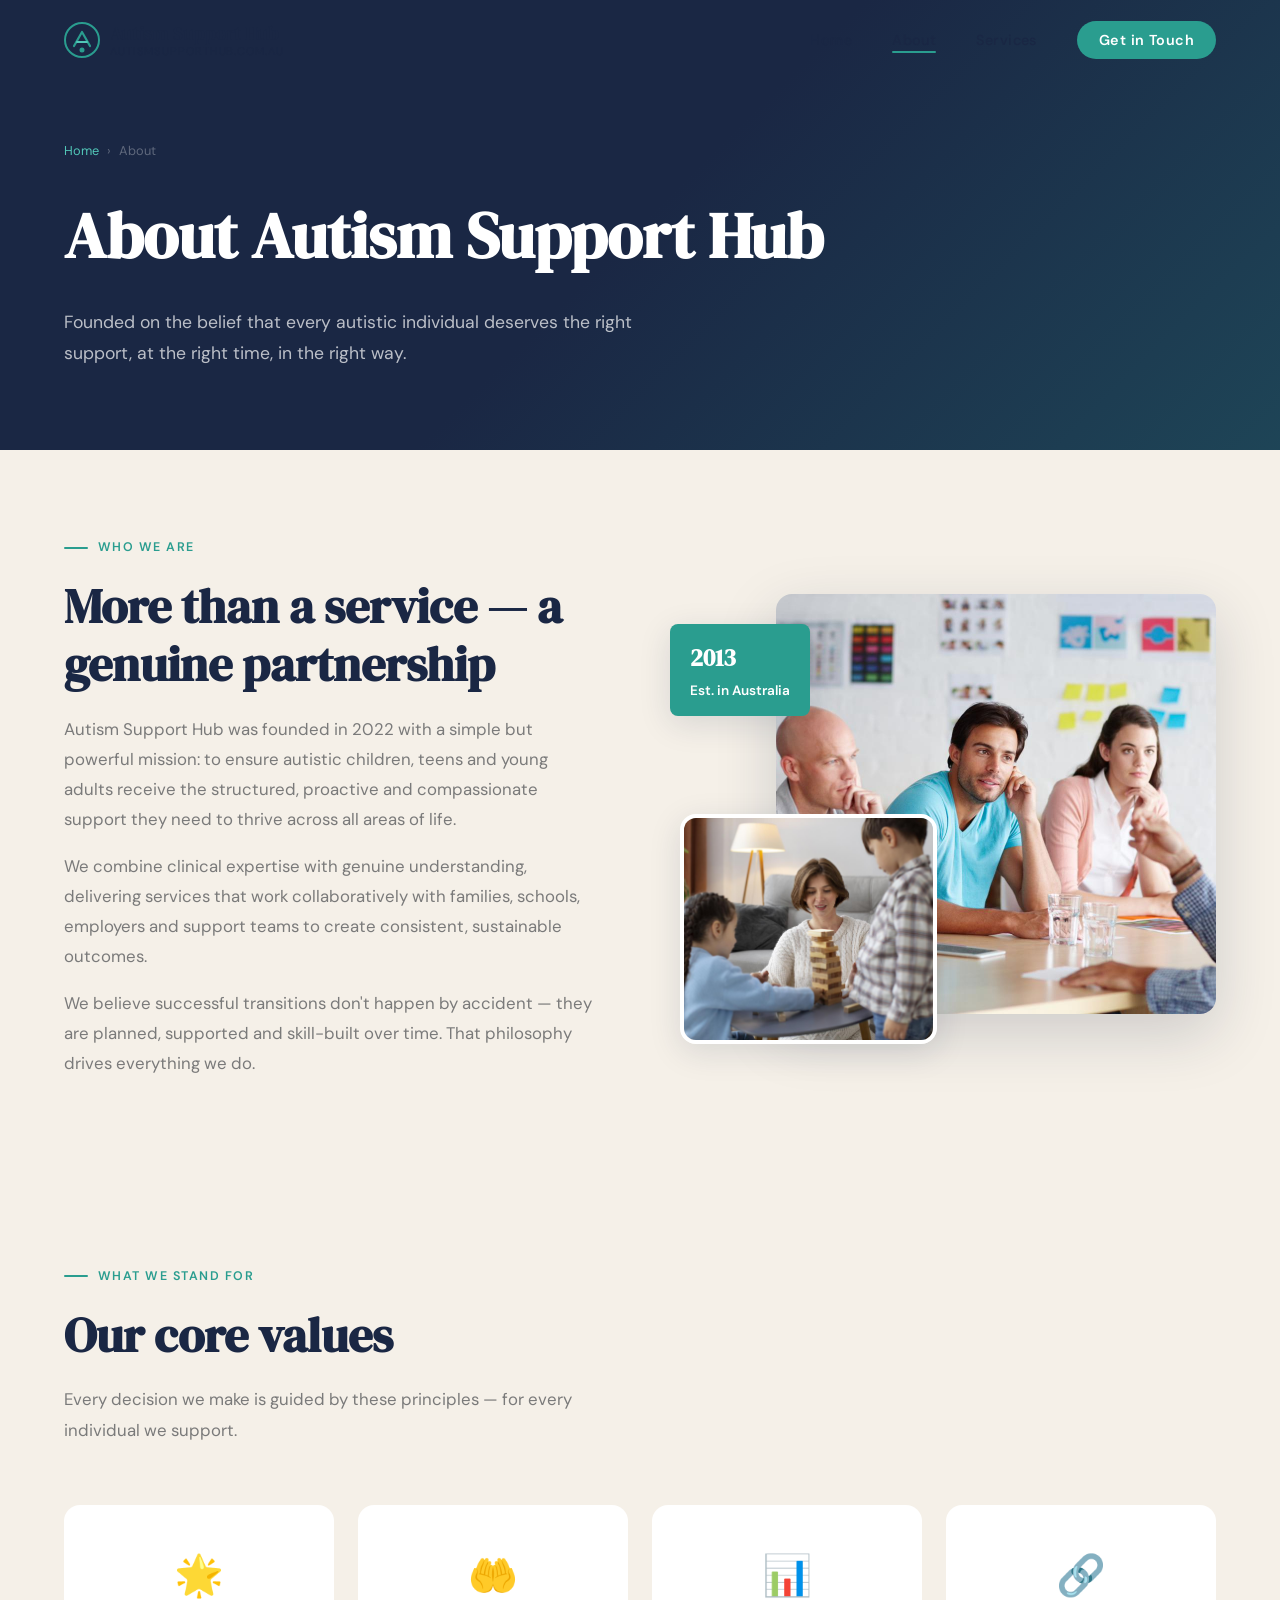
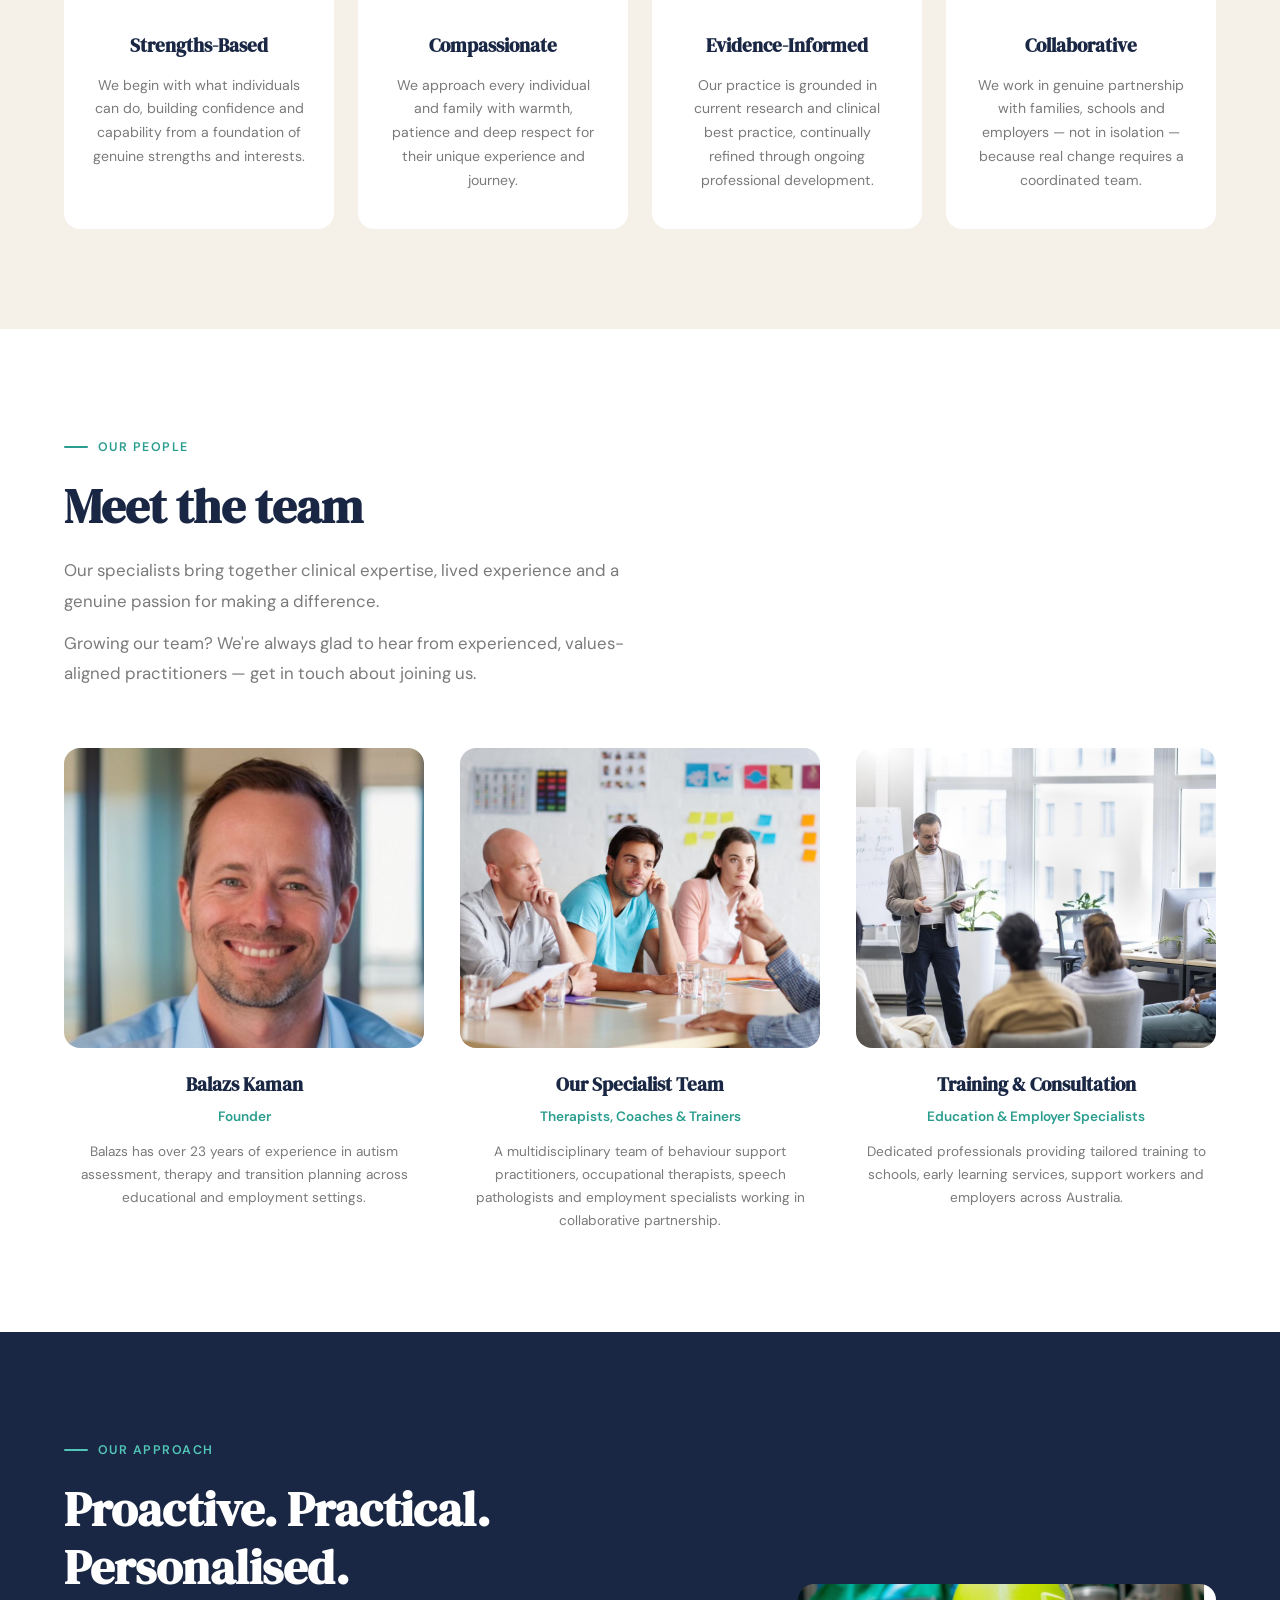
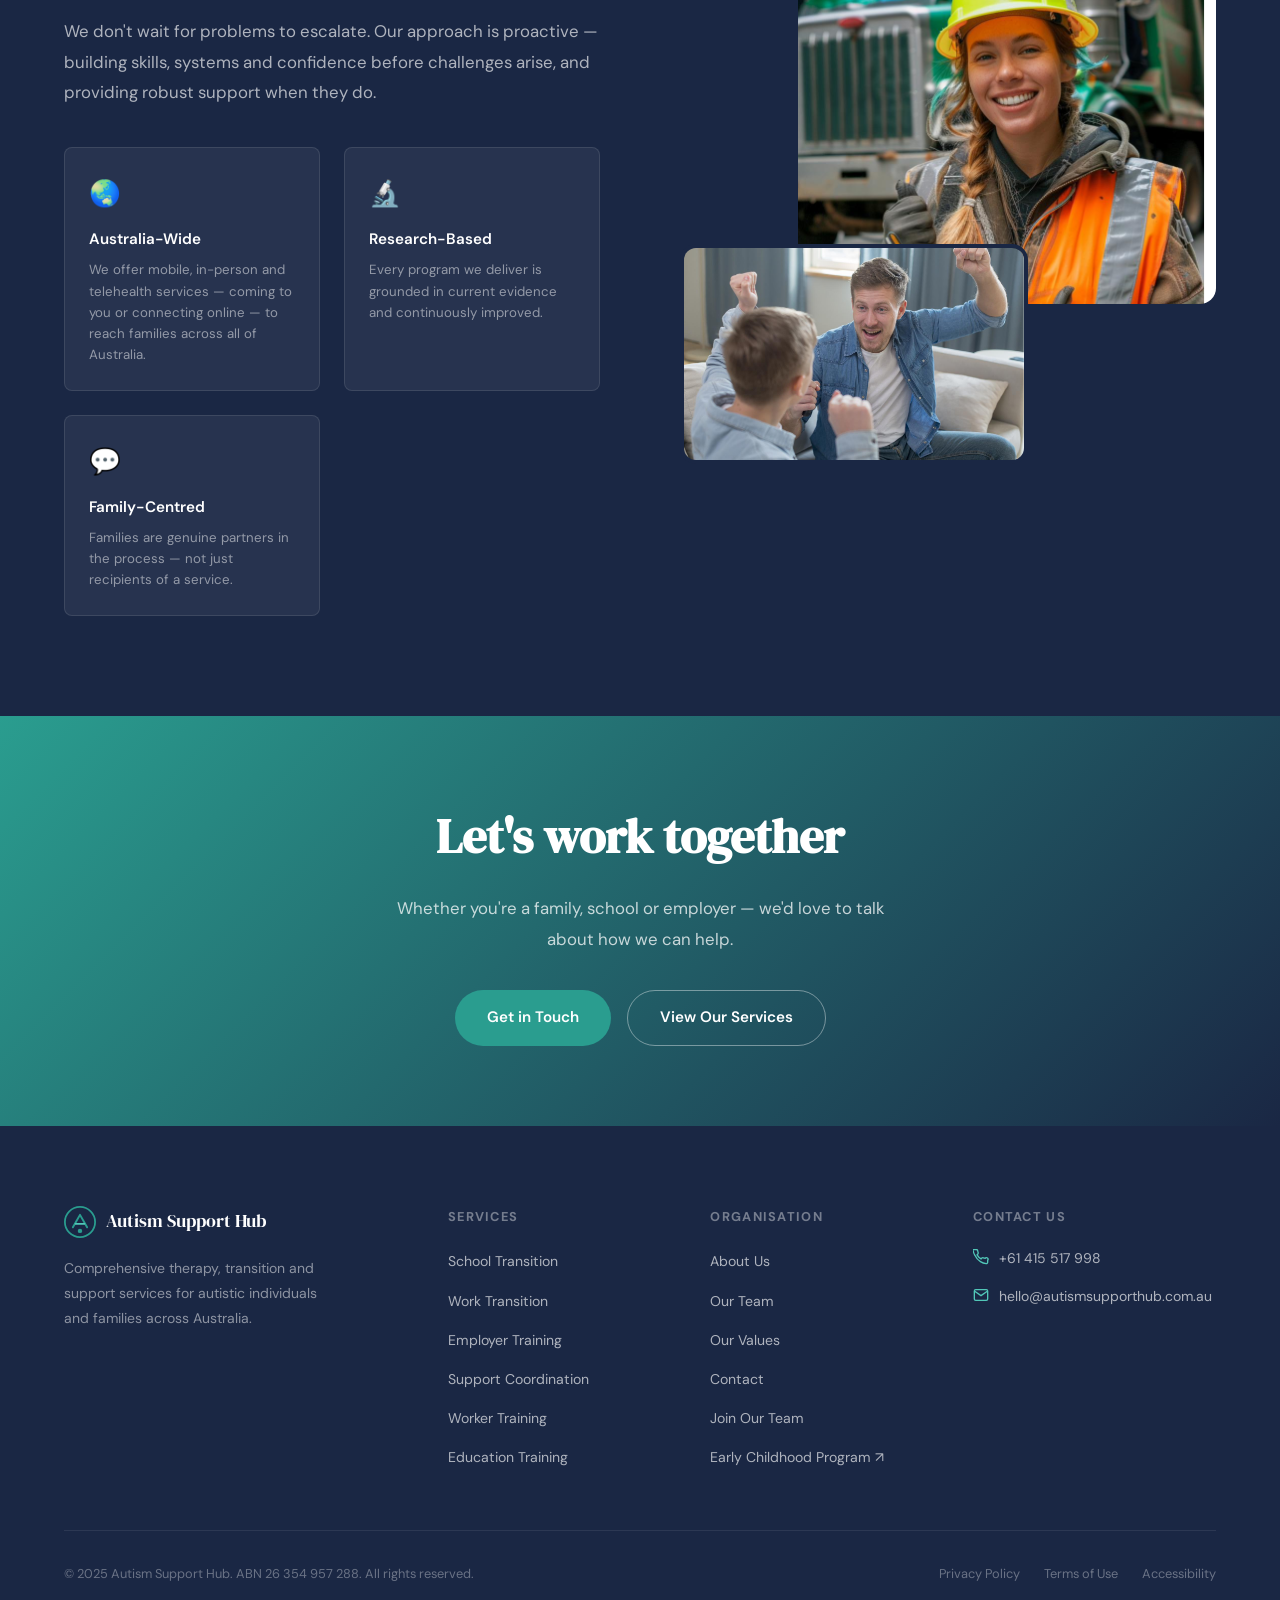
==== about.html @ 2cf140dd "Add files via upload Copy changes and image" ====
<!DOCTYPE html>
<html lang="en">
<head>
  <meta charset="UTF-8" />
  <meta name="viewport" content="width=device-width, initial-scale=1.0" />
  <meta name="description" content="About Autism Support Hub — our mission, values and team of specialists dedicated to empowering autistic individuals across Australia." />
  <title>About Us — Autism Support Hub</title>
  <link rel="preconnect" href="https://fonts.googleapis.com" />
  <link rel="preconnect" href="https://fonts.gstatic.com" crossorigin />
  <link rel="stylesheet" href="../css/styles.css" />
</head>
<body>

  <a class="skip-link" href="#main-content">Skip to main content</a>
  <div id="page-transition" aria-hidden="true"></div>

  <nav class="nav" aria-label="Main navigation">
    <a class="nav-logo" href="../index.html" aria-label="Autism Support Hub – Home">
      <svg viewBox="0 0 36 36" fill="none" xmlns="http://www.w3.org/2000/svg" aria-hidden="true">
        <circle cx="18" cy="18" r="17" stroke="#2a9d8f" stroke-width="2"/>
        <path d="M10 24 L18 10 L26 24" stroke="#2a9d8f" stroke-width="2.2" stroke-linecap="round" stroke-linejoin="round"/>
        <path d="M13 20 L23 20" stroke="#52c7b8" stroke-width="2" stroke-linecap="round"/>
        <circle cx="18" cy="28" r="2.5" fill="#2a9d8f"/>
      </svg>
      <span>Autism Support Hub<em>autismsupporthub.com.au</em></span>
    </a>
    <ul class="nav-links" role="list">
      <li><a href="../index.html">Home</a></li>
      <li><a href="about.html" class="active">About</a></li>
      <li><a href="services.html">Services</a></li>
      <li><a href="contact.html" class="nav-cta">Get in Touch</a></li>
    </ul>
    <button class="hamburger" aria-label="Toggle menu" aria-expanded="false" aria-controls="mobile-nav">
      <span></span><span></span><span></span>
    </button>
  </nav>

  <nav class="mobile-nav" id="mobile-nav" aria-label="Mobile navigation">
    <a href="../index.html">Home</a>
    <a href="about.html">About</a>
    <a href="services.html">Services</a>
    <a href="contact.html" class="mobile-cta">Get in Touch</a>
  </nav>

  <main id="main-content" class="page-content">

    <header class="page-header" aria-labelledby="page-title">
      <div class="page-header-inner">
        <nav class="breadcrumb" aria-label="Breadcrumb">
          <a href="../index.html">Home</a>
          <span aria-hidden="true">›</span>
          <span aria-current="page">About</span>
        </nav>
        <h1 id="page-title">About Autism Support Hub</h1>
        <p>Founded on the belief that every autistic individual deserves the right support, at the right time, in the right way.</p>
      </div>
    </header>

    <!-- Mission Section -->
    <section class="mission" aria-labelledby="mission-heading">
      <div class="mission-inner">
        <div class="mission-text">
          <span class="section-label reveal">Who We Are</span>
          <h2 class="section-heading reveal reveal-delay-1" id="mission-heading">More than a service — a genuine partnership</h2>
          <p class="section-sub reveal reveal-delay-2">
            Autism Support Hub was founded in 2022 with a simple but powerful mission: to ensure autistic children, teens and young adults receive the structured, proactive and compassionate support they need to thrive across all areas of life.
          </p>
          <p class="section-sub reveal reveal-delay-2" style="margin-top:16px">
            We combine clinical expertise with genuine understanding, delivering services that work collaboratively with families, schools, employers and support teams to create consistent, sustainable outcomes.
          </p>
          <p class="section-sub reveal reveal-delay-3" style="margin-top:16px">
            We believe successful transitions don't happen by accident — they are planned, supported and skill-built over time. That philosophy drives everything we do.
          </p>
        </div>
        <div class="mission-visual reveal reveal-delay-2" aria-hidden="true">
          <img class="mission-img-main" src="../images/meeting.jpg" alt="Team collaborating in a professional meeting" loading="lazy" />
          <img class="mission-img-accent" src="../images/mother-kids.jpg" alt="Support worker engaging warmly with children" loading="lazy" />
          <div class="mission-badge" aria-label="Established since 2013">
            <strong>2013</strong>
            Est. in Australia
          </div>
        </div>
      </div>
    </section>

    <!-- Values -->
    <section class="about-values" id="values" aria-labelledby="values-heading">
      <div class="section-inner">
        <span class="section-label reveal">What We Stand For</span>
        <h2 class="section-heading reveal reveal-delay-1" id="values-heading">Our core values</h2>
        <p class="section-sub reveal reveal-delay-2">Every decision we make is guided by these principles — for every individual we support.</p>
        <div class="values-grid" role="list">
          <div class="value-card reveal" role="listitem">
            <div class="value-icon" aria-hidden="true">🌟</div>
            <h3>Strengths-Based</h3>
            <p>We begin with what individuals can do, building confidence and capability from a foundation of genuine strengths and interests.</p>
          </div>
          <div class="value-card reveal reveal-delay-1" role="listitem">
            <div class="value-icon" aria-hidden="true">🤲</div>
            <h3>Compassionate</h3>
            <p>We approach every individual and family with warmth, patience and deep respect for their unique experience and journey.</p>
          </div>
          <div class="value-card reveal reveal-delay-2" role="listitem">
            <div class="value-icon" aria-hidden="true">📊</div>
            <h3>Evidence-Informed</h3>
            <p>Our practice is grounded in current research and clinical best practice, continually refined through ongoing professional development.</p>
          </div>
          <div class="value-card reveal reveal-delay-3" role="listitem">
            <div class="value-icon" aria-hidden="true">🔗</div>
            <h3>Collaborative</h3>
            <p>We work in genuine partnership with families, schools and employers — not in isolation — because real change requires a coordinated team.</p>
          </div>
        </div>
      </div>
    </section>

    <!-- Team -->
    <section class="about-team" id="team" aria-labelledby="team-heading">
      <div class="section-inner">
        <span class="section-label reveal">Our People</span>
        <h2 class="section-heading reveal reveal-delay-1" id="team-heading">Meet the team</h2>
        <p class="section-sub reveal reveal-delay-2">Our specialists bring together clinical expertise, lived experience and a genuine passion for making a difference.</p>
        <p class="section-sub reveal" style="margin-top:12px">Growing our team? We're always glad to hear from experienced, values-aligned practitioners — <a href="mailto:kamanbalazs@yahoo.com.au?subject=Job%20Application">get in touch about joining us</a>.</p>
        <div class="team-grid" role="list">
          <article class="team-card reveal" role="listitem">
            <img class="team-card-img" src="../balaz_kaman-mszytiac-kv81.jpg" alt="Team leader speaking to colleagues in a professional setting" loading="lazy" />
            <h3>Balazs Kaman</h3>
            <p class="role">Founder</p>
            <p>Balazs has over 23 years of experience in autism assessment, therapy and transition planning across educational and employment settings.</p>
          </article>
          <article class="team-card reveal reveal-delay-1" role="listitem">
            <img class="team-card-img" src="../images/meeting.jpg" alt="Specialists collaborating at a team planning session" loading="lazy" />
            <h3>Our Specialist Team</h3>
            <p class="role">Therapists, Coaches & Trainers</p>
            <p>A multidisciplinary team of behaviour support practitioners, occupational therapists, speech pathologists and employment specialists working in collaborative partnership.</p>
          </article>
          <article class="team-card reveal reveal-delay-2" role="listitem">
            <img class="team-card-img" src="../images/learning.jpg" alt="Training and professional development session in progress" loading="lazy" />
            <h3>Training & Consultation</h3>
            <p class="role">Education & Employer Specialists</p>
            <p>Dedicated professionals providing tailored training to schools, early learning services, support workers and employers across Australia.</p>
          </article>
        </div>
      </div>
    </section>

    <!-- Why Strip -->
    <section class="why" aria-labelledby="approach-heading">
      <div class="why-inner">
        <div>
          <span class="section-label reveal">Our Approach</span>
          <h2 class="section-heading reveal reveal-delay-1" id="approach-heading">Proactive. Practical.<br/>Personalised.</h2>
          <p class="section-sub reveal reveal-delay-2">We don't wait for problems to escalate. Our approach is proactive — building skills, systems and confidence before challenges arise, and providing robust support when they do.</p>
          <div class="why-pillars" role="list">
            <div class="pillar reveal reveal-delay-1" role="listitem">
              <div class="pillar-icon" aria-hidden="true">🌏</div>
              <h4>Australia-Wide</h4>
              <p>We offer mobile, in-person and telehealth services — coming to you or connecting online — to reach families across all of Australia.</p>
            </div>
            <div class="pillar reveal reveal-delay-2" role="listitem">
              <div class="pillar-icon" aria-hidden="true">🔬</div>
              <h4>Research-Based</h4>
              <p>Every program we deliver is grounded in current evidence and continuously improved.</p>
            </div>
            <div class="pillar reveal reveal-delay-3" role="listitem">
              <div class="pillar-icon" aria-hidden="true">💬</div>
              <h4>Family-Centred</h4>
              <p>Families are genuine partners in the process — not just recipients of a service.</p>
            </div>
          </div>
        </div>
        <div class="why-img-stack reveal reveal-delay-2" aria-hidden="true">
          <img class="why-img-1" src="../images/worker-thumbsup.jpg" alt="Confident professional at work" loading="lazy" />
          <img class="why-img-2" src="../images/father-son.jpg" alt="A joyful family moment" loading="lazy" />
        </div>
      </div>
    </section>

    <!-- CTA -->
    <section class="cta-banner" aria-labelledby="about-cta">
      <h2 id="about-cta" class="reveal">Let's work together</h2>
      <p class="reveal reveal-delay-1">Whether you're a family, school or employer — we'd love to talk about how we can help.</p>
      <div class="cta-banner-actions reveal reveal-delay-2">
        <a href="contact.html" class="btn btn-primary">Get in Touch</a>
        <a href="services.html" class="btn btn-outline">View Our Services</a>
      </div>
    </section>

  </main>

  <footer role="contentinfo">
    <div class="footer-inner">
      <div class="footer-grid">
        <div class="footer-brand">
          <div class="footer-logo">
            <svg viewBox="0 0 36 36" width="32" fill="none" xmlns="http://www.w3.org/2000/svg" aria-hidden="true">
              <circle cx="18" cy="18" r="17" stroke="#2a9d8f" stroke-width="2"/>
              <path d="M10 24 L18 10 L26 24" stroke="#2a9d8f" stroke-width="2.2" stroke-linecap="round" stroke-linejoin="round"/>
              <path d="M13 20 L23 20" stroke="#52c7b8" stroke-width="2" stroke-linecap="round"/>
              <circle cx="18" cy="28" r="2.5" fill="#2a9d8f"/>
            </svg>
            <span>Autism Support Hub</span>
          </div>
          <p>Comprehensive therapy, transition and support services for autistic individuals and families across Australia.</p>
        </div>
        <div class="footer-col">
          <h4>Services</h4>
          <ul role="list">
            <li><a href="services.html#school-transition">School Transition</a></li>
            <li><a href="services.html#work-transition">Work Transition</a></li>
            <li><a href="services.html#employer-training">Employer Training</a></li>
            <li><a href="services.html#support-coordination">Support Coordination</a></li>
            <li><a href="services.html#worker-training">Worker Training</a></li>
            <li><a href="services.html#education-training">Education Training</a></li>
          </ul>
        </div>
        <div class="footer-col">
          <h4>Organisation</h4>
          <ul role="list">
            <li><a href="about.html">About Us</a></li>
            <li><a href="about.html#team">Our Team</a></li>
            <li><a href="about.html#values">Our Values</a></li>
            <li><a href="contact.html">Contact</a></li>
            <li><a href="mailto:kamanbalazs@yahoo.com.au?subject=Job%20Application">Join Our Team</a></li>
            <li><a href="https://littlekidsautismtherapy.com.au/" target="_blank" rel="noopener">Early Childhood Program ↗</a></li>
          </ul>
        </div>
        <div class="footer-col">
          <h4>Contact Us</h4>
          <div class="footer-contact-item">
            <svg fill="none" stroke="currentColor" stroke-width="2" viewBox="0 0 24 24" aria-hidden="true"><path d="M22 16.92v3a2 2 0 01-2.18 2 19.79 19.79 0 01-8.63-3.07A19.5 19.5 0 013.07 9.81a19.79 19.79 0 01-3.07-8.68A2 2 0 012 .84h3a2 2 0 012 1.72c.127.96.361 1.903.7 2.81a2 2 0 01-.45 2.11L6.09 8.91a16 16 0 006 6l1.27-1.27a2 2 0 012.11-.45c.907.339 1.85.573 2.81.7A2 2 0 0122 16.92z"/></svg>
            <span><a href="tel:+61415517998" style="color:inherit">+61 415 517 998</a></span>
          </div>
          <div class="footer-contact-item">
            <svg fill="none" stroke="currentColor" stroke-width="2" viewBox="0 0 24 24" aria-hidden="true"><path d="M4 4h16c1.1 0 2 .9 2 2v12c0 1.1-.9 2-2 2H4c-1.1 0-2-.9-2-2V6c0-1.1.9-2 2-2z"/><polyline points="22,6 12,13 2,6"/></svg>
            <span><a href="mailto:hello@autismsupporthub.com.au" style="color:inherit">hello@autismsupporthub.com.au</a></span>
          </div>
        </div>
      </div>
      <div class="footer-bottom">
        <p>© 2025 Autism Support Hub. ABN 26 354 957 288. All rights reserved.</p>
        <nav class="footer-bottom-links" aria-label="Legal links">
          <a href="#">Privacy Policy</a>
          <a href="#">Terms of Use</a>
          <a href="#">Accessibility</a>
        </nav>
      </div>
    </div>
  </footer>

  <script src="../js/main.js"></script>
</body>
</html>
---- css/styles.css ----
/* ============================================================
   Autism Support Hub — Main Stylesheet
   autismsupporthub.com.au
   ============================================================ */

/* Google Fonts */
@import url('https://fonts.googleapis.com/css2?family=DM+Serif+Display:ital@0;1&family=DM+Sans:wght@300;400;500;600&display=swap');

/* ─── CSS Variables ─────────────────────────────────────── */
:root {
  --navy:       #1a2744;
  --navy-light: #243460;
  --teal:       #2a9d8f;
  --teal-light: #52c7b8;
  --sand:       #f5f0e8;
  --white:      #ffffff;
  --charcoal:   #3d3d3d;
  --mid-grey:   #7a7a7a;
  --light-grey: #f0eff0;
  --border:     #e0ddd8;

  --font-display: 'DM Serif Display', Georgia, serif;
  --font-body:    'DM Sans', system-ui, sans-serif;

  --radius-sm:  8px;
  --radius-md:  16px;
  --radius-lg:  32px;

  --shadow-sm:  0 2px 12px rgba(26,39,68,0.08);
  --shadow-md:  0 8px 32px rgba(26,39,68,0.13);
  --shadow-lg:  0 20px 60px rgba(26,39,68,0.18);

  --transition: 0.35s cubic-bezier(0.4, 0, 0.2, 1);
  --nav-height: 80px;
}

/* ─── Reset & Base ───────────────────────────────────────── */
*, *::before, *::after { box-sizing: border-box; margin: 0; padding: 0; }

html {
  scroll-behavior: smooth;
  font-size: 16px;
}

body {
  font-family: var(--font-body);
  color: var(--charcoal);
  background: var(--white);
  line-height: 1.7;
  overflow-x: hidden;
}

img { display: block; max-width: 100%; height: auto; }
a  { color: inherit; text-decoration: none; }
ul { list-style: none; }

/* ─── Page Transition Overlay ───────────────────────────── */
#page-transition {
  position: fixed;
  inset: 0;
  background: var(--navy);
  z-index: 9999;
  pointer-events: none;
  transform: scaleY(0);
  transform-origin: bottom;
  transition: transform 0.5s cubic-bezier(0.76, 0, 0.24, 1);
}
#page-transition.enter {
  transform: scaleY(1);
  transform-origin: bottom;
}
#page-transition.exit {
  transform: scaleY(0);
  transform-origin: top;
}

/* ─── Page Fade In ───────────────────────────────────────── */
.page-content {
  opacity: 0;
  transform: translateY(16px);
  transition: opacity 0.6s ease, transform 0.6s ease;
}
.page-content.visible {
  opacity: 1;
  transform: translateY(0);
}

/* ─── Navigation ─────────────────────────────────────────── */
.nav {
  position: fixed;
  top: 0; left: 0; right: 0;
  height: var(--nav-height);
  z-index: 1000;
  display: flex;
  align-items: center;
  justify-content: space-between;
  padding: 0 5%;
  transition: background var(--transition), box-shadow var(--transition), backdrop-filter var(--transition);
}
.nav.scrolled {
  background: rgba(255,255,255,0.94);
  backdrop-filter: blur(12px);
  -webkit-backdrop-filter: blur(12px);
  box-shadow: var(--shadow-sm);
}
.nav.dark-bg {
  background: transparent;
}
.nav.dark-bg .nav-logo span,
.nav.dark-bg .nav-links a {
  color: var(--white);
}
.nav.dark-bg .nav-logo svg path { fill: var(--teal-light); }
.nav.dark-bg .hamburger span { background: var(--white); }
.nav.scrolled .nav-logo span,
.nav.scrolled .nav-links a { color: var(--navy); }

.nav-logo {
  display: flex;
  align-items: center;
  gap: 10px;
  z-index: 1001;
}
.nav-logo svg { width: 36px; height: 36px; flex-shrink: 0; }
.nav-logo span {
  font-family: var(--font-display);
  font-size: 1.2rem;
  color: var(--navy);
  transition: color var(--transition);
  line-height: 1.2;
}
.nav-logo span em {
  display: block;
  font-style: normal;
  font-size: 0.7rem;
  font-family: var(--font-body);
  font-weight: 400;
  letter-spacing: 0.08em;
  opacity: 0.7;
  text-transform: uppercase;
}

.nav-links {
  display: flex;
  align-items: center;
  gap: 2.5rem;
}
.nav-links a {
  font-size: 0.9rem;
  font-weight: 500;
  letter-spacing: 0.03em;
  color: var(--navy);
  position: relative;
  padding-bottom: 4px;
  transition: color var(--transition);
}
.nav-links a::after {
  content: '';
  position: absolute;
  bottom: 0; left: 0;
  width: 0; height: 2px;
  background: var(--teal);
  transition: width var(--transition);
  border-radius: 2px;
}
.nav-links a:hover::after,
.nav-links a.active::after { width: 100%; }
.nav-links a:hover { color: var(--teal); }

.nav-cta {
  background: var(--teal) !important;
  color: var(--white) !important;
  padding: 10px 22px !important;
  border-radius: var(--radius-lg) !important;
  transition: background var(--transition), transform var(--transition) !important;
  font-weight: 600 !important;
}
.nav-cta::after { display: none !important; }
.nav-cta:hover { background: var(--navy) !important; transform: translateY(-1px); }

/* Hamburger */
.hamburger {
  display: none;
  flex-direction: column;
  gap: 5px;
  cursor: pointer;
  z-index: 1001;
  padding: 4px;
  background: none;
  border: none;
  aria-label: "Menu";
}
.hamburger span {
  display: block;
  width: 26px;
  height: 2px;
  background: var(--navy);
  border-radius: 2px;
  transition: all var(--transition);
}
.hamburger.open span:nth-child(1) { transform: rotate(45deg) translate(5px, 5px); }
.hamburger.open span:nth-child(2) { opacity: 0; }
.hamburger.open span:nth-child(3) { transform: rotate(-45deg) translate(5px, -5px); }

/* Mobile Nav */
.mobile-nav {
  position: fixed;
  inset: 0;
  background: var(--navy);
  z-index: 999;
  display: flex;
  flex-direction: column;
  align-items: center;
  justify-content: center;
  gap: 2rem;
  transform: translateX(100%);
  transition: transform 0.45s cubic-bezier(0.76, 0, 0.24, 1);
}
.mobile-nav.open { transform: translateX(0); }
.mobile-nav a {
  font-family: var(--font-display);
  font-size: 2rem;
  color: var(--white);
  transition: color var(--transition);
}
.mobile-nav a:hover { color: var(--teal-light); }
.mobile-nav .mobile-cta {
  margin-top: 1rem;
  background: var(--teal);
  color: var(--white) !important;
  padding: 14px 36px;
  border-radius: var(--radius-lg);
  font-family: var(--font-body) !important;
  font-size: 1rem !important;
  font-weight: 600;
}

/* ─── Hero ───────────────────────────────────────────────── */
.hero {
  min-height: 100vh;
  position: relative;
  display: flex;
  align-items: center;
  overflow: hidden;
  background: var(--navy);
}
.hero-bg {
  position: absolute;
  inset: 0;
  background-image: url('../images/team-leader.jpg');
  background-size: cover;
  background-position: center 30%;
  opacity: 0.2;
  filter: saturate(0.4);
}
.hero-gradient {
  position: absolute;
  inset: 0;
  background: linear-gradient(135deg, var(--navy) 40%, rgba(42,157,143,0.3) 100%);
}
.hero-content {
  position: relative;
  z-index: 2;
  max-width: 1200px;
  margin: 0 auto;
  padding: calc(var(--nav-height) + 60px) 5% 80px;
  width: 100%;
}
.hero-tag {
  display: inline-flex;
  align-items: center;
  gap: 8px;
  background: rgba(42,157,143,0.2);
  border: 1px solid rgba(82,199,184,0.4);
  color: var(--teal-light);
  padding: 6px 16px;
  border-radius: 100px;
  font-size: 0.8rem;
  font-weight: 600;
  letter-spacing: 0.1em;
  text-transform: uppercase;
  margin-bottom: 28px;
  animation: fadeSlideUp 0.8s ease both;
}
.hero-tag::before {
  content: '';
  width: 6px; height: 6px;
  border-radius: 50%;
  background: var(--teal-light);
}
.hero h1 {
  font-family: var(--font-display);
  font-size: clamp(2.8rem, 6vw, 5.5rem);
  color: var(--white);
  line-height: 1.1;
  max-width: 780px;
  margin-bottom: 28px;
  animation: fadeSlideUp 0.8s 0.1s ease both;
}
.hero h1 em {
  font-style: italic;
  color: var(--teal-light);
}
.hero p {
  font-size: 1.15rem;
  color: rgba(255,255,255,0.75);
  max-width: 560px;
  margin-bottom: 48px;
  animation: fadeSlideUp 0.8s 0.2s ease both;
}
.hero-actions {
  display: flex;
  gap: 16px;
  flex-wrap: wrap;
  animation: fadeSlideUp 0.8s 0.3s ease both;
}
.hero-stats {
  display: flex;
  gap: 48px;
  margin-top: 80px;
  padding-top: 48px;
  border-top: 1px solid rgba(255,255,255,0.1);
  animation: fadeSlideUp 0.8s 0.4s ease both;
  flex-wrap: wrap;
}
.hero-stat .num {
  font-family: var(--font-display);
  font-size: 2.8rem;
  color: var(--teal-light);
  line-height: 1;
}
.hero-stat .label {
  font-size: 0.85rem;
  color: rgba(255,255,255,0.55);
  margin-top: 6px;
  text-transform: uppercase;
  letter-spacing: 0.06em;
}
.hero-scroll {
  position: absolute;
  bottom: 40px;
  left: 50%;
  transform: translateX(-50%);
  display: flex;
  flex-direction: column;
  align-items: center;
  gap: 8px;
  color: rgba(255,255,255,0.4);
  font-size: 0.75rem;
  letter-spacing: 0.1em;
  text-transform: uppercase;
  animation: fadeSlideUp 1s 0.8s ease both;
  cursor: pointer;
}
.hero-scroll::after {
  content: '';
  width: 1px;
  height: 40px;
  background: linear-gradient(to bottom, rgba(255,255,255,0.4), transparent);
  animation: scrollLine 1.8s ease-in-out infinite;
}

/* ─── Buttons ────────────────────────────────────────────── */
.btn {
  display: inline-flex;
  align-items: center;
  gap: 8px;
  padding: 14px 32px;
  border-radius: var(--radius-lg);
  font-family: var(--font-body);
  font-weight: 600;
  font-size: 0.95rem;
  cursor: pointer;
  border: none;
  transition: all var(--transition);
  white-space: nowrap;
}
.btn-primary {
  background: var(--teal);
  color: var(--white);
}
.btn-primary:hover {
  background: var(--teal-light);
  transform: translateY(-2px);
  box-shadow: 0 8px 24px rgba(42,157,143,0.35);
}
.btn-outline {
  background: transparent;
  color: var(--white);
  border: 1.5px solid rgba(255,255,255,0.4);
}
.btn-outline:hover {
  background: rgba(255,255,255,0.1);
  border-color: var(--white);
}
.btn-navy {
  background: var(--navy);
  color: var(--white);
}
.btn-navy:hover {
  background: var(--navy-light);
  transform: translateY(-2px);
  box-shadow: var(--shadow-md);
}

/* ─── Section Basics ─────────────────────────────────────── */
section { padding: 100px 5%; }
.section-inner { max-width: 1200px; margin: 0 auto; }

.section-label {
  display: inline-flex;
  align-items: center;
  gap: 10px;
  font-size: 0.78rem;
  font-weight: 600;
  letter-spacing: 0.12em;
  text-transform: uppercase;
  color: var(--teal);
  margin-bottom: 20px;
}
.section-label::before {
  content: '';
  display: block;
  width: 24px; height: 2px;
  background: var(--teal);
  border-radius: 2px;
}

.section-heading {
  font-family: var(--font-display);
  font-size: clamp(2rem, 4vw, 3rem);
  color: var(--navy);
  line-height: 1.2;
  margin-bottom: 20px;
}
.section-sub {
  font-size: 1.05rem;
  color: var(--mid-grey);
  max-width: 580px;
  line-height: 1.8;
}

/* ─── Mission / Intro Strip ─────────────────────────────── */
.mission {
  background: var(--sand);
  padding: 80px 5%;
}
.mission-inner {
  max-width: 1200px;
  margin: 0 auto;
  display: grid;
  grid-template-columns: 1fr 1fr;
  gap: 80px;
  align-items: center;
}
.mission-text { }
.mission-visual {
  position: relative;
  height: 420px;
}
.mission-img-main {
  position: absolute;
  top: 0; right: 0;
  width: 82%;
  height: 100%;
  object-fit: cover;
  border-radius: var(--radius-md);
  box-shadow: var(--shadow-lg);
}
.mission-img-accent {
  position: absolute;
  bottom: -30px; left: 0;
  width: 48%;
  height: 230px;
  object-fit: cover;
  border-radius: var(--radius-md);
  box-shadow: var(--shadow-md);
  border: 4px solid var(--white);
}
.mission-badge {
  position: absolute;
  top: 30px; left: -10px;
  background: var(--teal);
  color: var(--white);
  padding: 14px 20px;
  border-radius: var(--radius-sm);
  font-size: 0.85rem;
  font-weight: 600;
  box-shadow: var(--shadow-md);
  z-index: 2;
}
.mission-badge strong { display: block; font-size: 1.5rem; font-family: var(--font-display); }

/* ─── Services Grid ──────────────────────────────────────── */
.services { background: var(--white); }
.services-grid {
  display: grid;
  grid-template-columns: repeat(3, 1fr);
  gap: 28px;
  margin-top: 60px;
}
.service-card {
  background: var(--white);
  border: 1px solid var(--border);
  border-radius: var(--radius-md);
  overflow: hidden;
  transition: transform var(--transition), box-shadow var(--transition);
  cursor: pointer;
}
.service-card:hover {
  transform: translateY(-6px);
  box-shadow: var(--shadow-lg);
}
.service-card-img {
  width: 100%;
  height: 220px;
  object-fit: cover;
  transition: transform 0.5s ease;
}
.service-card:hover .service-card-img { transform: scale(1.04); }
.service-card-body {
  padding: 28px;
}
.service-icon {
  width: 44px; height: 44px;
  background: rgba(42,157,143,0.1);
  border-radius: var(--radius-sm);
  display: flex;
  align-items: center;
  justify-content: center;
  margin-bottom: 16px;
}
.service-icon svg { width: 22px; height: 22px; stroke: var(--teal); }
.service-card h3 {
  font-family: var(--font-display);
  font-size: 1.25rem;
  color: var(--navy);
  margin-bottom: 10px;
  line-height: 1.3;
}
.service-card p {
  font-size: 0.9rem;
  color: var(--mid-grey);
  line-height: 1.7;
  margin-bottom: 20px;
}
.service-link {
  display: inline-flex;
  align-items: center;
  gap: 6px;
  font-size: 0.88rem;
  font-weight: 600;
  color: var(--teal);
  transition: gap var(--transition);
}
.service-link:hover { gap: 10px; }
.service-link svg { width: 16px; height: 16px; stroke: var(--teal); }

/* ─── Why Us Strip ───────────────────────────────────────── */
.why {
  background: var(--navy);
  color: var(--white);
  padding: 100px 5%;
}
.why-inner {
  max-width: 1200px;
  margin: 0 auto;
  display: grid;
  grid-template-columns: 1fr 1fr;
  gap: 80px;
  align-items: center;
}
.why .section-label { color: var(--teal-light); }
.why .section-label::before { background: var(--teal-light); }
.why .section-heading { color: var(--white); }
.why .section-sub { color: rgba(255,255,255,0.65); }
.why-pillars {
  display: grid;
  grid-template-columns: 1fr 1fr;
  gap: 24px;
  margin-top: 40px;
}
.pillar {
  background: rgba(255,255,255,0.06);
  border: 1px solid rgba(255,255,255,0.1);
  border-radius: var(--radius-sm);
  padding: 24px;
  transition: background var(--transition), transform var(--transition);
}
.pillar:hover {
  background: rgba(42,157,143,0.15);
  transform: translateY(-3px);
}
.pillar-icon {
  font-size: 1.6rem;
  margin-bottom: 12px;
}
.pillar h4 {
  font-weight: 600;
  margin-bottom: 6px;
  color: var(--white);
  font-size: 0.95rem;
}
.pillar p {
  font-size: 0.83rem;
  color: rgba(255,255,255,0.5);
  line-height: 1.6;
}
.why-img-stack {
  position: relative;
  height: 480px;
}
.why-img-1 {
  position: absolute;
  top: 0; right: 0;
  width: 78%;
  height: 320px;
  object-fit: cover;
  border-radius: var(--radius-md);
}
.why-img-2 {
  position: absolute;
  bottom: 0; left: 0;
  width: 65%;
  height: 220px;
  object-fit: cover;
  border-radius: var(--radius-md);
  border: 4px solid var(--navy);
}

/* ─── Testimonials ───────────────────────────────────────── */
.testimonials { background: var(--sand); }
.testimonials-grid {
  display: grid;
  grid-template-columns: repeat(3, 1fr);
  gap: 28px;
  margin-top: 60px;
}
.testimonial-card {
  background: var(--white);
  border-radius: var(--radius-md);
  padding: 36px;
  box-shadow: var(--shadow-sm);
  transition: transform var(--transition), box-shadow var(--transition);
}
.testimonial-card:hover {
  transform: translateY(-4px);
  box-shadow: var(--shadow-md);
}
.testimonial-stars {
  display: flex;
  gap: 4px;
  margin-bottom: 18px;
  color: #f4a623;
  font-size: 0.95rem;
}
.testimonial-card p {
  font-size: 0.95rem;
  color: var(--charcoal);
  line-height: 1.8;
  font-style: italic;
  margin-bottom: 24px;
}
.testimonial-author { display: flex; align-items: center; gap: 14px; }
.author-avatar {
  width: 44px; height: 44px;
  border-radius: 50%;
  background: var(--teal);
  display: flex; align-items: center; justify-content: center;
  font-family: var(--font-display);
  color: var(--white);
  font-size: 1.1rem;
  flex-shrink: 0;
}
.author-info strong {
  display: block;
  font-size: 0.9rem;
  color: var(--navy);
  font-weight: 600;
}
.author-info span {
  font-size: 0.8rem;
  color: var(--mid-grey);
}

/* ─── CTA Banner ─────────────────────────────────────────── */
.cta-banner {
  background: linear-gradient(135deg, var(--teal) 0%, var(--navy) 100%);
  padding: 80px 5%;
  text-align: center;
}
.cta-banner h2 {
  font-family: var(--font-display);
  font-size: clamp(2rem, 4vw, 3rem);
  color: var(--white);
  margin-bottom: 16px;
}
.cta-banner p {
  color: rgba(255,255,255,0.75);
  font-size: 1.05rem;
  max-width: 520px;
  margin: 0 auto 36px;
  line-height: 1.8;
}
.cta-banner-actions { display: flex; gap: 16px; justify-content: center; flex-wrap: wrap; }

/* ─── Footer ─────────────────────────────────────────────── */
footer {
  background: var(--navy);
  color: var(--white);
  padding: 80px 5% 40px;
}
.footer-inner {
  max-width: 1200px;
  margin: 0 auto;
}
.footer-grid {
  display: grid;
  grid-template-columns: 1.6fr 1fr 1fr 1.2fr;
  gap: 60px;
  margin-bottom: 60px;
}
.footer-brand { }
.footer-logo {
  display: flex;
  align-items: center;
  gap: 10px;
  margin-bottom: 18px;
}
.footer-logo span {
  font-family: var(--font-display);
  color: var(--white);
  font-size: 1.1rem;
}
.footer-brand p {
  font-size: 0.875rem;
  color: rgba(255,255,255,0.5);
  line-height: 1.8;
  max-width: 280px;
}
.footer-col h4 {
  font-size: 0.8rem;
  font-weight: 700;
  letter-spacing: 0.1em;
  text-transform: uppercase;
  color: rgba(255,255,255,0.4);
  margin-bottom: 20px;
}
.footer-col ul { display: flex; flex-direction: column; gap: 12px; }
.footer-col ul li a {
  font-size: 0.88rem;
  color: rgba(255,255,255,0.65);
  transition: color var(--transition);
}
.footer-col ul li a:hover { color: var(--teal-light); }
.footer-contact-item {
  display: flex;
  gap: 10px;
  align-items: flex-start;
  font-size: 0.875rem;
  color: rgba(255,255,255,0.65);
  margin-bottom: 14px;
}
.footer-contact-item svg { width: 16px; height: 16px; flex-shrink: 0; margin-top: 2px; stroke: var(--teal-light); }
.footer-bottom {
  border-top: 1px solid rgba(255,255,255,0.08);
  padding-top: 32px;
  display: flex;
  justify-content: space-between;
  align-items: center;
  flex-wrap: wrap;
  gap: 16px;
}
.footer-bottom p { font-size: 0.8rem; color: rgba(255,255,255,0.35); }
.footer-bottom-links {
  display: flex;
  gap: 24px;
}
.footer-bottom-links a {
  font-size: 0.8rem;
  color: rgba(255,255,255,0.35);
  transition: color var(--transition);
}
.footer-bottom-links a:hover { color: var(--teal-light); }

/* ─── Page Header (inner pages) ─────────────────────────── */
.page-header {
  background: var(--navy);
  padding: calc(var(--nav-height) + 60px) 5% 80px;
  position: relative;
  overflow: hidden;
}
.page-header::before {
  content: '';
  position: absolute;
  inset: 0;
  background: linear-gradient(135deg, var(--navy) 50%, rgba(42,157,143,0.25) 100%);
}
.page-header-inner {
  max-width: 1200px;
  margin: 0 auto;
  position: relative;
  z-index: 1;
}
.page-header h1 {
  font-family: var(--font-display);
  font-size: clamp(2.5rem, 5vw, 4rem);
  color: var(--white);
  margin-bottom: 16px;
}
.page-header p {
  font-size: 1.1rem;
  color: rgba(255,255,255,0.7);
  max-width: 580px;
  line-height: 1.8;
}
.breadcrumb {
  display: flex;
  align-items: center;
  gap: 8px;
  font-size: 0.8rem;
  color: rgba(255,255,255,0.4);
  margin-bottom: 20px;
}
.breadcrumb a { color: var(--teal-light); transition: opacity var(--transition); }
.breadcrumb a:hover { opacity: 0.7; }
.breadcrumb span { color: rgba(255,255,255,0.3); }

/* ─── Services Detail (inner page) ──────────────────────── */
.service-detail { padding: 100px 5%; }
.service-detail-inner { max-width: 1200px; margin: 0 auto; }
.service-block {
  display: grid;
  grid-template-columns: 1fr 1fr;
  gap: 80px;
  align-items: center;
  padding: 80px 0;
  border-bottom: 1px solid var(--border);
}
.service-block:last-child { border-bottom: none; }
.service-block.reverse { direction: rtl; }
.service-block.reverse > * { direction: ltr; }
.service-block-img {
  width: 100%;
  height: 380px;
  object-fit: cover;
  border-radius: var(--radius-md);
  box-shadow: var(--shadow-md);
}
.service-block-content .section-label { margin-bottom: 16px; }
.service-list {
  margin-top: 28px;
  display: flex;
  flex-direction: column;
  gap: 10px;
}
.service-list li {
  display: flex;
  align-items: flex-start;
  gap: 12px;
  font-size: 0.9rem;
  color: var(--charcoal);
}
.service-list li::before {
  content: '';
  width: 6px; height: 6px;
  border-radius: 50%;
  background: var(--teal);
  flex-shrink: 0;
  margin-top: 8px;
}

/* ─── About Page ─────────────────────────────────────────── */
.about-values {
  background: var(--sand);
  padding: 100px 5%;
}
.values-grid {
  display: grid;
  grid-template-columns: repeat(4, 1fr);
  gap: 24px;
  margin-top: 60px;
}
.value-card {
  background: var(--white);
  border-radius: var(--radius-md);
  padding: 36px 28px;
  text-align: center;
  transition: transform var(--transition), box-shadow var(--transition);
}
.value-card:hover {
  transform: translateY(-6px);
  box-shadow: var(--shadow-md);
}
.value-icon {
  font-size: 2.5rem;
  margin-bottom: 20px;
}
.value-card h3 {
  font-family: var(--font-display);
  font-size: 1.2rem;
  color: var(--navy);
  margin-bottom: 12px;
}
.value-card p { font-size: 0.88rem; color: var(--mid-grey); line-height: 1.7; }
.about-team { padding: 100px 5%; }
.team-grid {
  display: grid;
  grid-template-columns: repeat(3, 1fr);
  gap: 36px;
  margin-top: 60px;
}
.team-card {
  text-align: center;
}
.team-card-img {
  width: 100%;
  height: 300px;
  object-fit: cover;
  border-radius: var(--radius-md);
  margin-bottom: 20px;
}
.team-card h3 {
  font-family: var(--font-display);
  font-size: 1.2rem;
  color: var(--navy);
}
.team-card .role { font-size: 0.85rem; color: var(--teal); font-weight: 600; margin-top: 4px; }
.team-card p { font-size: 0.85rem; color: var(--mid-grey); line-height: 1.7; margin-top: 12px; }

/* ─── Contact Page ───────────────────────────────────────── */
.contact-section { padding: 100px 5%; }
.contact-inner {
  max-width: 1200px;
  margin: 0 auto;
  display: grid;
  grid-template-columns: 1fr 1.4fr;
  gap: 80px;
  align-items: start;
}
.contact-info-block { margin-bottom: 36px; }
.contact-info-block h3 {
  font-family: var(--font-display);
  font-size: 1.4rem;
  color: var(--navy);
  margin-bottom: 12px;
}
.contact-info-block p {
  font-size: 0.9rem;
  color: var(--mid-grey);
  line-height: 1.8;
}
.contact-detail {
  display: flex;
  align-items: center;
  gap: 12px;
  margin-top: 10px;
  font-size: 0.9rem;
  color: var(--charcoal);
}
.contact-detail svg { width: 18px; height: 18px; stroke: var(--teal); flex-shrink: 0; }
.contact-form-card {
  background: var(--white);
  border: 1px solid var(--border);
  border-radius: var(--radius-md);
  padding: 48px;
  box-shadow: var(--shadow-md);
}
.contact-form-card h2 {
  font-family: var(--font-display);
  font-size: 1.8rem;
  color: var(--navy);
  margin-bottom: 8px;
}
.contact-form-card .subtitle {
  font-size: 0.9rem;
  color: var(--mid-grey);
  margin-bottom: 36px;
}
.form-row {
  display: grid;
  grid-template-columns: 1fr 1fr;
  gap: 20px;
}
.form-group {
  margin-bottom: 22px;
}
.form-group label {
  display: block;
  font-size: 0.83rem;
  font-weight: 600;
  color: var(--navy);
  margin-bottom: 8px;
  letter-spacing: 0.02em;
}
.form-group input,
.form-group select,
.form-group textarea {
  width: 100%;
  padding: 13px 16px;
  border: 1.5px solid var(--border);
  border-radius: var(--radius-sm);
  font-family: var(--font-body);
  font-size: 0.9rem;
  color: var(--charcoal);
  background: var(--white);
  transition: border-color var(--transition), box-shadow var(--transition);
  outline: none;
  -webkit-appearance: none;
}
.form-group input:focus,
.form-group select:focus,
.form-group textarea:focus {
  border-color: var(--teal);
  box-shadow: 0 0 0 3px rgba(42,157,143,0.12);
}
.form-group textarea { resize: vertical; min-height: 120px; }
.form-group select { cursor: pointer; }
.form-submit {
  width: 100%;
  padding: 16px;
  font-size: 1rem;
}
.form-note {
  font-size: 0.78rem;
  color: var(--mid-grey);
  text-align: center;
  margin-top: 14px;
}
.form-success {
  display: none;
  text-align: center;
  padding: 40px 20px;
}
.form-success .success-icon {
  width: 60px; height: 60px;
  background: rgba(42,157,143,0.1);
  border-radius: 50%;
  display: flex; align-items: center; justify-content: center;
  margin: 0 auto 20px;
  font-size: 1.8rem;
}
.form-success h3 {
  font-family: var(--font-display);
  font-size: 1.5rem;
  color: var(--navy);
  margin-bottom: 10px;
}
.form-success p { font-size: 0.9rem; color: var(--mid-grey); }

/* ─── Scroll Reveal ──────────────────────────────────────── */
.reveal {
  opacity: 0;
  transform: translateY(30px);
  transition: opacity 0.7s ease, transform 0.7s ease;
}
.reveal.revealed {
  opacity: 1;
  transform: translateY(0);
}
.reveal-delay-1 { transition-delay: 0.1s; }
.reveal-delay-2 { transition-delay: 0.2s; }
.reveal-delay-3 { transition-delay: 0.3s; }
.reveal-delay-4 { transition-delay: 0.4s; }

/* ─── Accessibility ──────────────────────────────────────── */
:focus-visible {
  outline: 3px solid var(--teal);
  outline-offset: 3px;
  border-radius: 4px;
}
.skip-link {
  position: absolute;
  top: -100%;
  left: 16px;
  background: var(--teal);
  color: var(--white);
  padding: 10px 20px;
  border-radius: 0 0 var(--radius-sm) var(--radius-sm);
  font-weight: 600;
  z-index: 9999;
  transition: top 0.2s;
}
.skip-link:focus { top: 0; }
@media (prefers-reduced-motion: reduce) {
  *, *::before, *::after { animation-duration: 0.01ms !important; transition-duration: 0.01ms !important; }
}

/* ─── Animations ─────────────────────────────────────────── */
@keyframes fadeSlideUp {
  from { opacity: 0; transform: translateY(24px); }
  to   { opacity: 1; transform: translateY(0); }
}
@keyframes scrollLine {
  0%, 100% { opacity: 1; }
  50%       { opacity: 0.2; }
}

/* ─── Responsive ─────────────────────────────────────────── */
@media (max-width: 1024px) {
  .services-grid { grid-template-columns: repeat(2, 1fr); }
  .testimonials-grid { grid-template-columns: repeat(2, 1fr); }
  .footer-grid { grid-template-columns: 1fr 1fr; gap: 40px; }
  .values-grid { grid-template-columns: repeat(2, 1fr); }
  .team-grid { grid-template-columns: repeat(2, 1fr); }
}
@media (max-width: 900px) {
  .mission-inner { grid-template-columns: 1fr; }
  .mission-visual { height: 300px; margin-top: 20px; }
  .why-inner { grid-template-columns: 1fr; }
  .why-img-stack { height: 300px; }
  .service-block { grid-template-columns: 1fr; gap: 40px; }
  .service-block.reverse { direction: ltr; }
  .contact-inner { grid-template-columns: 1fr; }
}
@media (max-width: 768px) {
  :root { --nav-height: 68px; }
  section { padding: 70px 5%; }
  .nav-links { display: none; }
  .hamburger { display: flex; }
  .services-grid { grid-template-columns: 1fr; }
  .testimonials-grid { grid-template-columns: 1fr; }
  .hero-stats { gap: 32px; }
  .form-row { grid-template-columns: 1fr; }
  .contact-form-card { padding: 32px 24px; }
  .footer-grid { grid-template-columns: 1fr; gap: 32px; }
  .values-grid { grid-template-columns: 1fr 1fr; }
  .why-pillars { grid-template-columns: 1fr; }
  .team-grid { grid-template-columns: 1fr; }
}
@media (max-width: 480px) {
  .hero h1 { font-size: 2.4rem; }
  .hero-actions { flex-direction: column; }
  .btn { width: 100%; justify-content: center; }
  .values-grid { grid-template-columns: 1fr; }
}
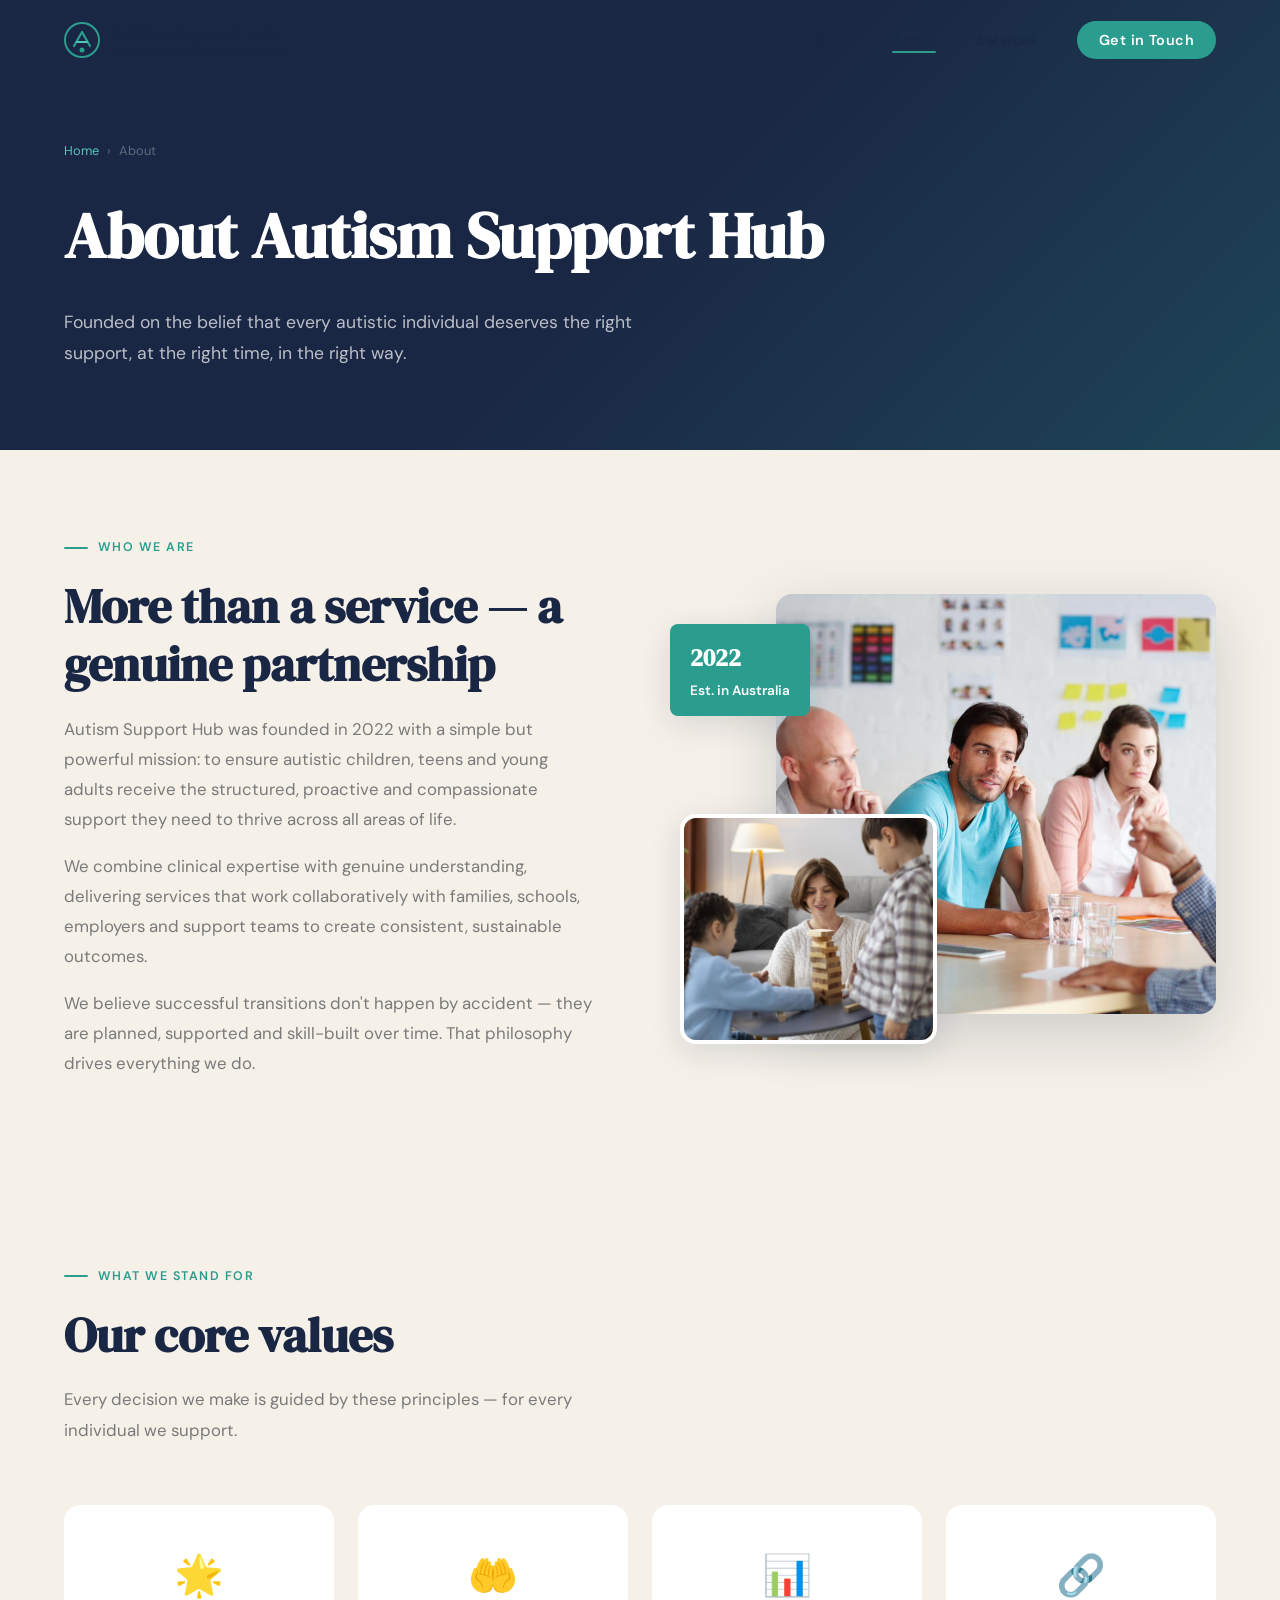
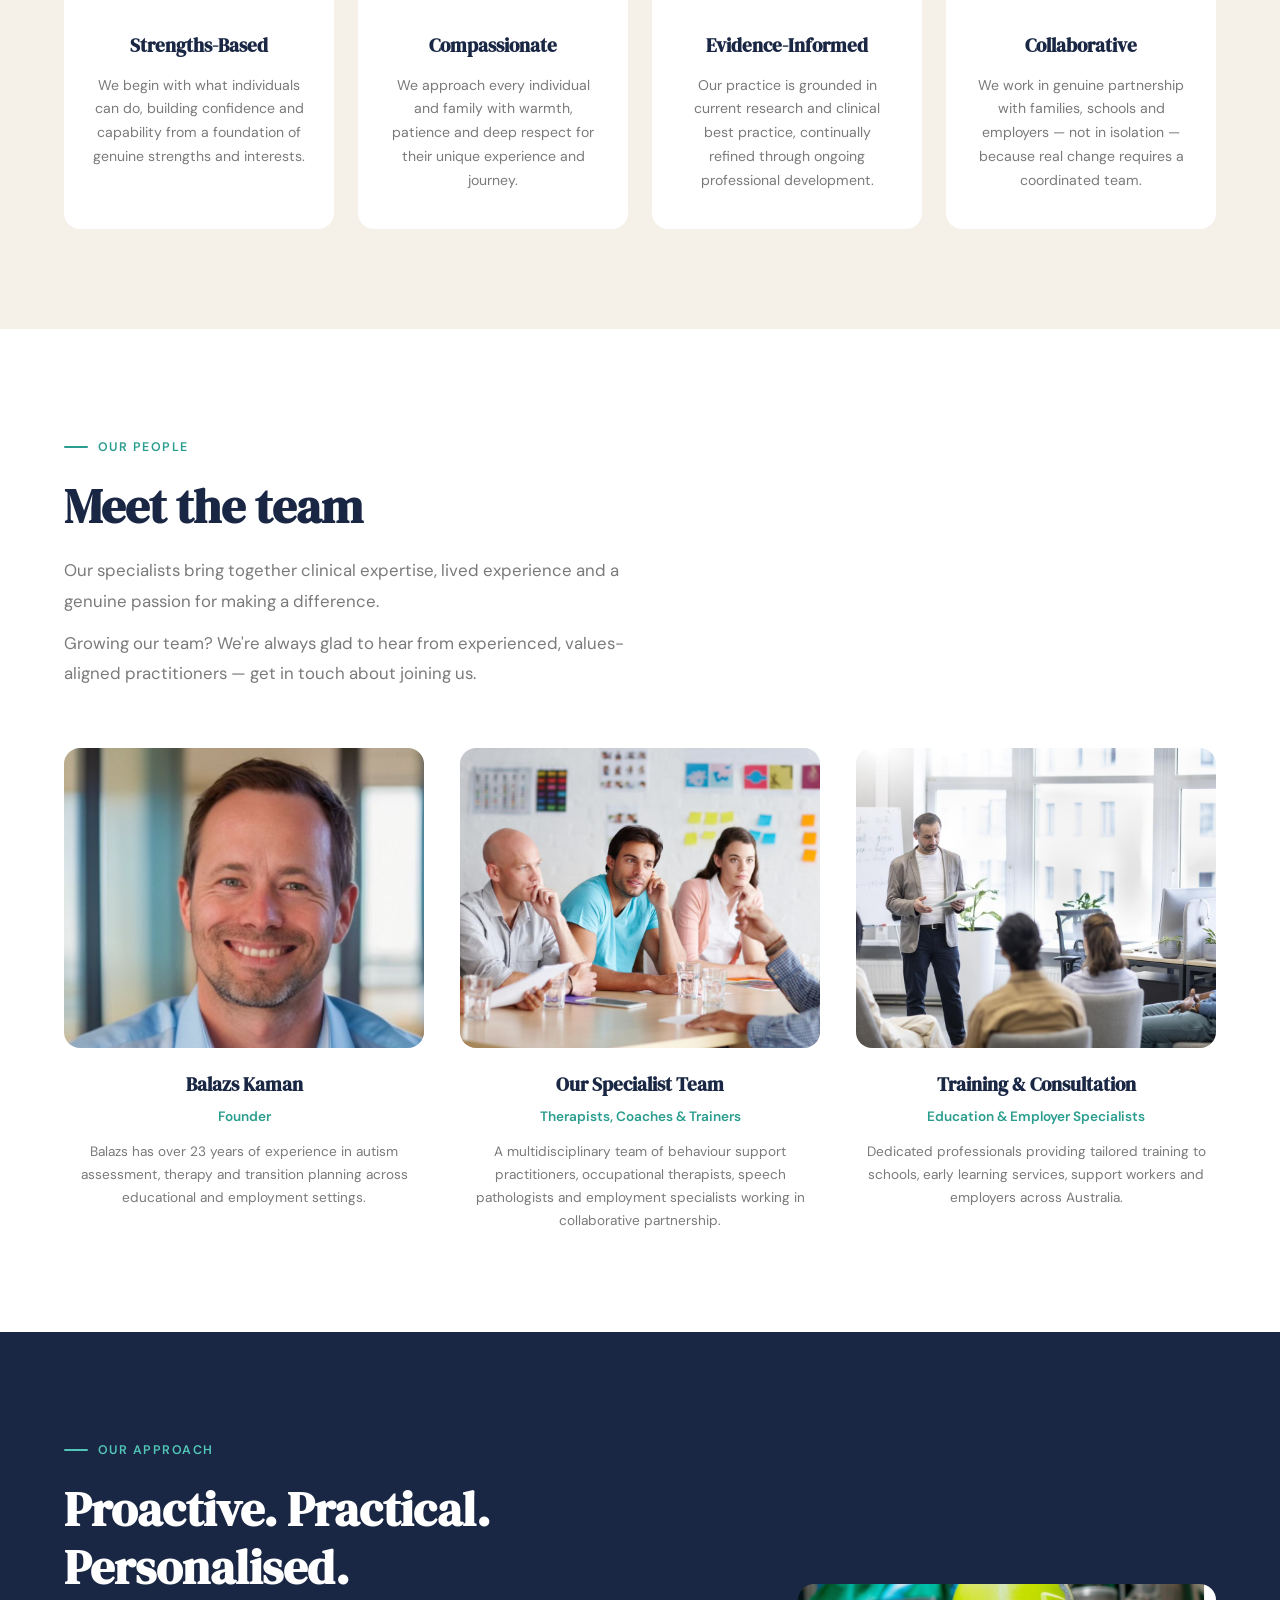
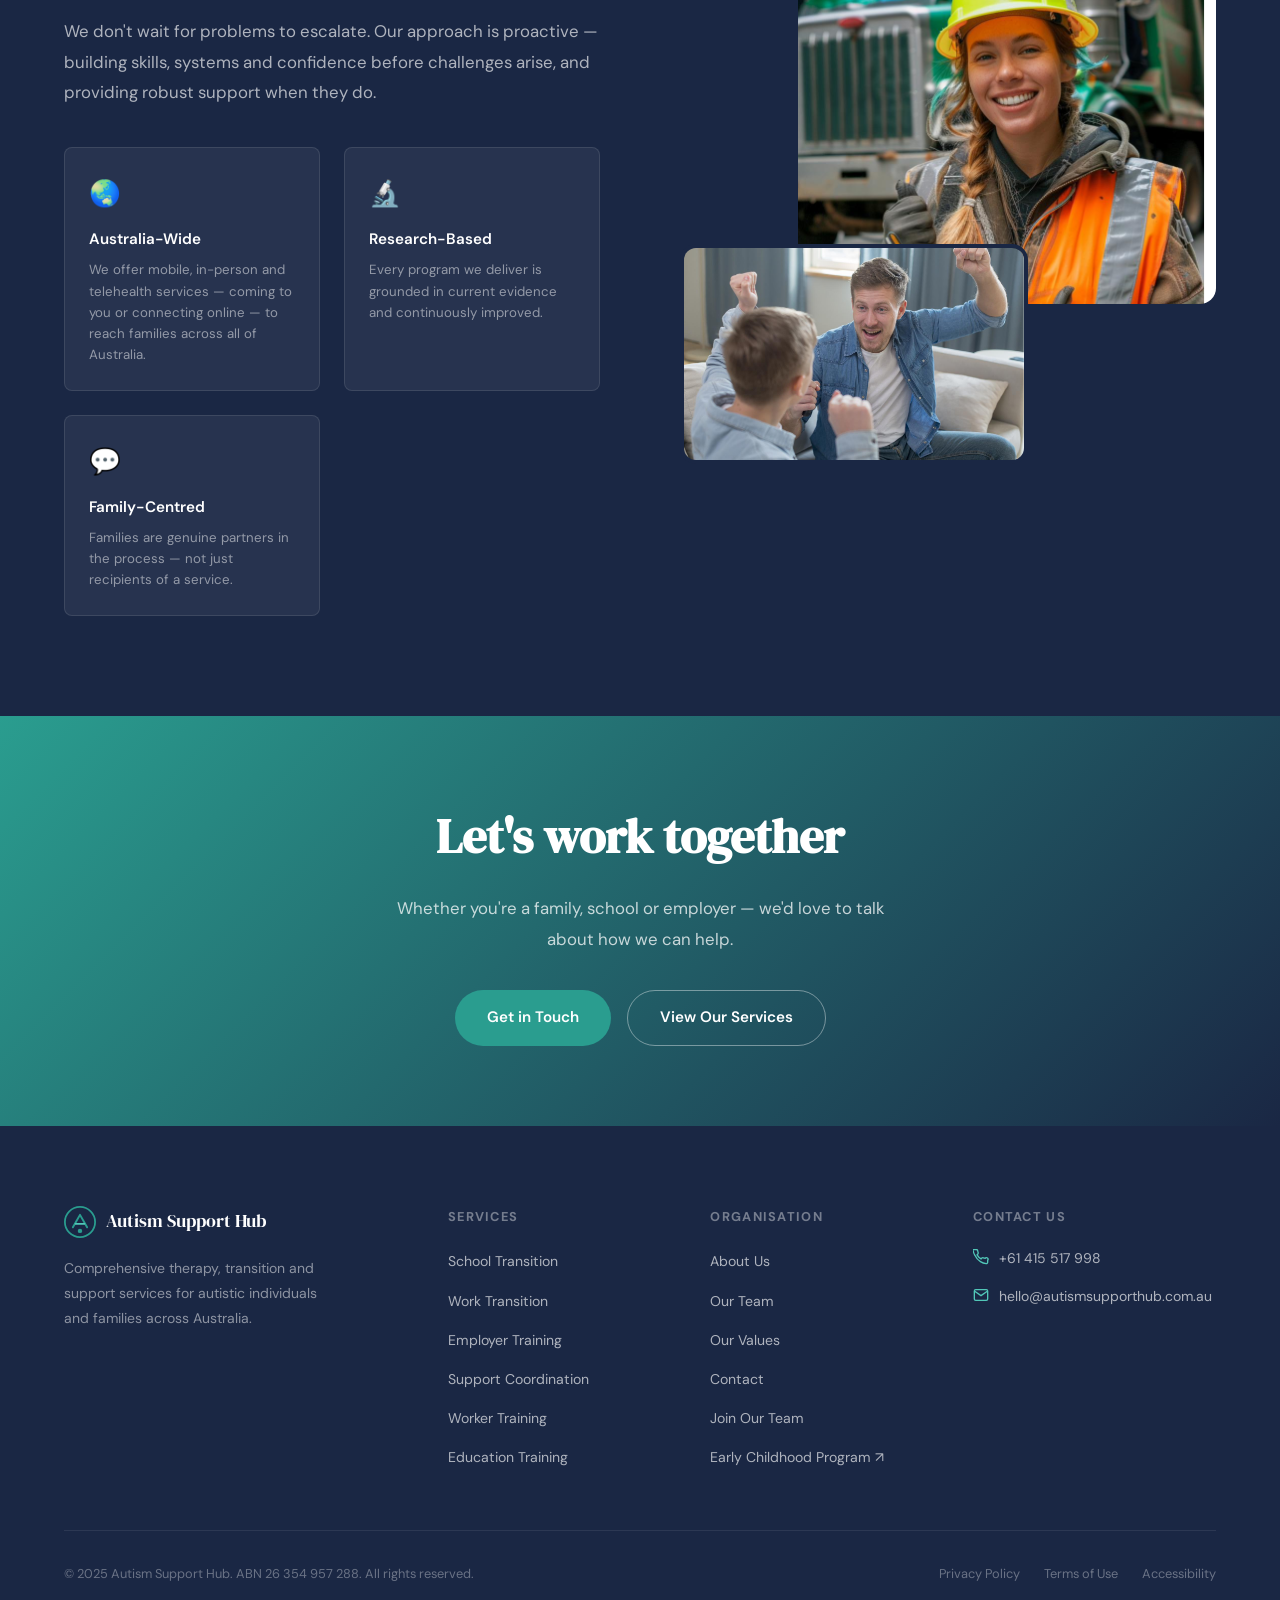
==== commit 17307932: "Update establishment year from 2013 to 2022" ====
--- a/about.html
+++ b/about.html
@@ -75,8 +75,8 @@
         <div class="mission-visual reveal reveal-delay-2" aria-hidden="true">
           <img class="mission-img-main" src="../images/meeting.jpg" alt="Team collaborating in a professional meeting" loading="lazy" />
           <img class="mission-img-accent" src="../images/mother-kids.jpg" alt="Support worker engaging warmly with children" loading="lazy" />
-          <div class="mission-badge" aria-label="Established since 2013">
-            <strong>2013</strong>
+          <div class="mission-badge" aria-label="Established since 2022">
+            <strong>2022</strong>
             Est. in Australia
           </div>
         </div>
